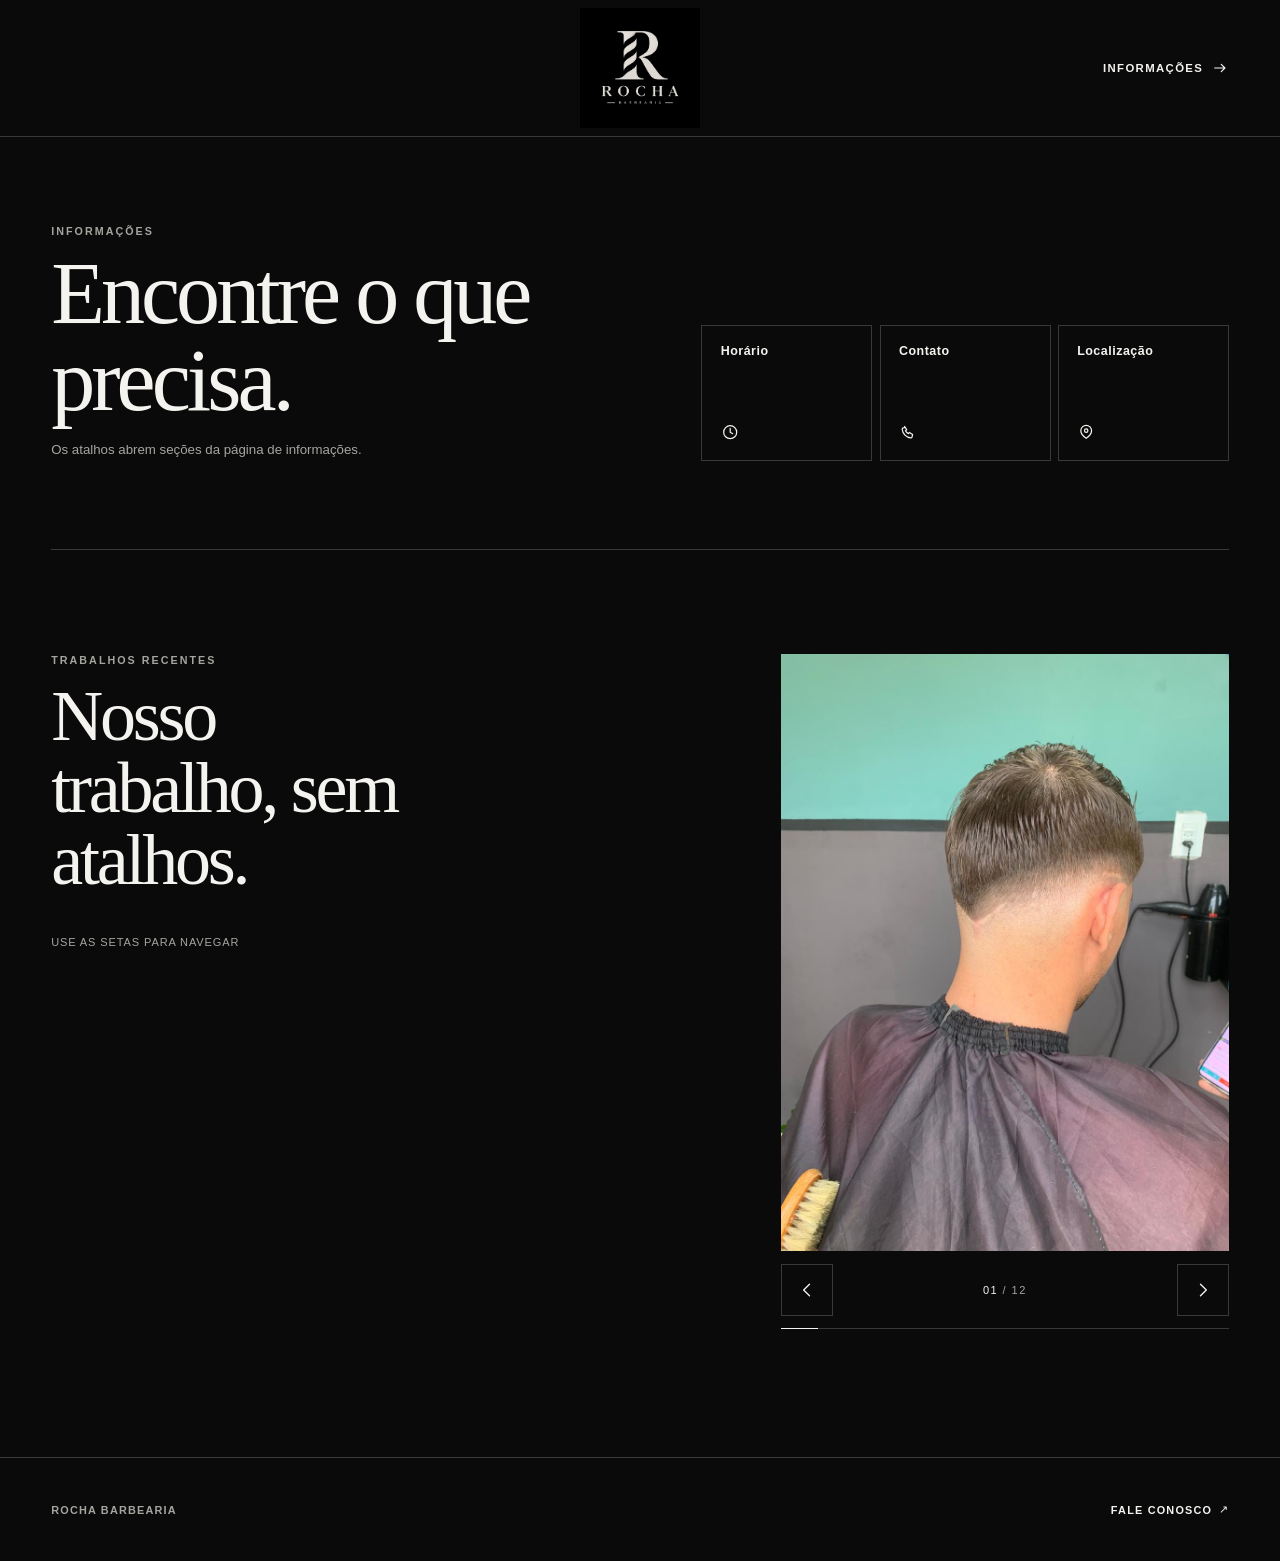
==== index.html @ 58555022 "Add files via upload" ====
<!doctype html>
<html lang="pt-BR">
  <head>
    <meta charset="UTF-8" />
    <meta name="viewport" content="width=device-width, initial-scale=1" />
    <meta
      name="description"
      content="Rocha Barbearia — cortes com precisão e identidade. Veja trabalhos recentes e encontre horários, contato e localização."
    />
    <meta name="theme-color" content="#0a0a0a" />
    <title>Rocha Barbearia</title>
    <link rel="icon" href="assets/rocha%20barbearia%20logo.jpeg" />
    <link rel="preload" as="image" href="assets/cortes%20rocha%20barbearia%20(1).jpeg" />
    <link rel="stylesheet" href="styles.css" />
    <script src="script.js" defer></script>
  </head>
  <body class="home-page">
    <a class="skip-link" href="#conteudo">Ir para o conteúdo</a>

    <header class="site-header">
      <div class="header-inner">
        <span class="header-side" aria-hidden="true"></span>
        <a class="brand" href="index.html" aria-label="Rocha Barbearia — página inicial">
          <img
            src="assets/rocha%20barbearia%20logo.jpeg"
            alt="Rocha Barbearia"
            width="1254"
            height="1254"
          />
        </a>
        <a class="header-link" href="informacoes.html">
          <span>Informações</span>
          <svg aria-hidden="true" viewBox="0 0 24 24">
            <path d="M5 12h14M14 7l5 5-5 5" />
          </svg>
        </a>
      </div>
    </header>

    <main id="conteudo" class="home-main">
      <section class="quick-nav" aria-labelledby="atalhos-titulo">
        <div class="section-intro">
          <p class="eyebrow">Informações</p>
          <h1 id="atalhos-titulo">Encontre o que precisa.</h1>
          <p class="section-note">Os atalhos abrem seções da página de informações.</p>
        </div>

        <nav class="quick-links" aria-label="Atalhos para a página de informações">
          <a href="informacoes.html#horarios">
            <span>Horário</span>
            <svg aria-hidden="true" viewBox="0 0 24 24">
              <circle cx="12" cy="12" r="8.5" />
              <path d="M12 7v5l3.25 2" />
            </svg>
          </a>
          <a href="informacoes.html#contato">
            <span>Contato</span>
            <svg aria-hidden="true" viewBox="0 0 24 24">
              <path d="M7.4 4.5 10 8.7 8.5 10c.8 1.8 2 3 3.8 3.8l1.3-1.5 4.2 2.6-.7 3.1c-.2.8-.9 1.4-1.8 1.4A12.8 12.8 0 0 1 4.1 8.2c0-.9.6-1.6 1.4-1.8l1.9-.4Z" />
            </svg>
          </a>
          <a href="informacoes.html#localizacao">
            <span>Localização</span>
            <svg aria-hidden="true" viewBox="0 0 24 24">
              <path d="M19 10c0 5-7 10-7 10S5 15 5 10a7 7 0 1 1 14 0Z" />
              <circle cx="12" cy="10" r="2.2" />
            </svg>
          </a>
        </nav>
      </section>

      <section class="work-section" aria-labelledby="trabalhos-titulo">
        <div class="work-heading">
          <div>
            <p class="eyebrow">Trabalhos recentes</p>
            <h2 id="trabalhos-titulo">Nosso trabalho, sem atalhos.</h2>
          </div>
          <p class="carousel-hint">
            <span class="desktop-hint">Use as setas para navegar</span>
            <span class="mobile-hint">Deslize para navegar</span>
          </p>
        </div>

        <div class="carousel-shell">
          <div
            class="carousel"
            role="region"
            aria-roledescription="carrossel"
            aria-label="Cortes realizados pela Rocha Barbearia"
            tabindex="0"
          >
            <div class="carousel-track">
              <figure class="slide" aria-hidden="true">
                <img src="assets/cortes%20rocha%20barbearia%20(12).jpeg" alt="" width="960" height="1280" />
              </figure>
              <figure class="slide">
                <img src="assets/cortes%20rocha%20barbearia%20(1).jpeg" alt="Corte realizado pela Rocha Barbearia — foto 1 de 12" width="960" height="1280" />
              </figure>
              <figure class="slide">
                <img src="assets/cortes%20rocha%20barbearia%20(2).jpeg" alt="Corte realizado pela Rocha Barbearia — foto 2 de 12" width="960" height="1280" loading="lazy" />
              </figure>
              <figure class="slide">
                <img src="assets/cortes%20rocha%20barbearia%20(3).jpeg" alt="Corte realizado pela Rocha Barbearia — foto 3 de 12" width="960" height="1280" loading="lazy" />
              </figure>
              <figure class="slide">
                <img src="assets/cortes%20rocha%20barbearia%20(4).jpeg" alt="Corte realizado pela Rocha Barbearia — foto 4 de 12" width="960" height="1280" loading="lazy" />
              </figure>
              <figure class="slide">
                <img src="assets/cortes%20rocha%20barbearia%20(5).jpeg" alt="Corte realizado pela Rocha Barbearia — foto 5 de 12" width="960" height="1280" loading="lazy" />
              </figure>
              <figure class="slide">
                <img src="assets/cortes%20rocha%20barbearia%20(6).jpeg" alt="Corte realizado pela Rocha Barbearia — foto 6 de 12" width="960" height="1280" loading="lazy" />
              </figure>
              <figure class="slide">
                <img src="assets/cortes%20rocha%20barbearia%20(7).jpeg" alt="Corte realizado pela Rocha Barbearia — foto 7 de 12" width="960" height="1280" loading="lazy" />
              </figure>
              <figure class="slide">
                <img src="assets/cortes%20rocha%20barbearia%20(8).jpeg" alt="Corte realizado pela Rocha Barbearia — foto 8 de 12" width="960" height="1280" loading="lazy" />
              </figure>
              <figure class="slide">
                <img src="assets/cortes%20rocha%20barbearia%20(9).jpeg" alt="Corte realizado pela Rocha Barbearia — foto 9 de 12" width="960" height="1280" loading="lazy" />
              </figure>
              <figure class="slide">
                <img src="assets/cortes%20rocha%20barbearia%20(10).jpeg" alt="Corte realizado pela Rocha Barbearia — foto 10 de 12" width="960" height="1280" loading="lazy" />
              </figure>
              <figure class="slide">
                <img src="assets/cortes%20rocha%20barbearia%20(11).jpeg" alt="Corte realizado pela Rocha Barbearia — foto 11 de 12" width="960" height="1280" loading="lazy" />
              </figure>
              <figure class="slide">
                <img src="assets/cortes%20rocha%20barbearia%20(12).jpeg" alt="Corte realizado pela Rocha Barbearia — foto 12 de 12" width="960" height="1280" loading="lazy" />
              </figure>
              <figure class="slide" aria-hidden="true">
                <img src="assets/cortes%20rocha%20barbearia%20(1).jpeg" alt="" width="960" height="1280" />
              </figure>
            </div>
          </div>

          <div class="carousel-controls">
            <button class="carousel-button previous" type="button" aria-label="Foto anterior">
              <svg aria-hidden="true" viewBox="0 0 24 24"><path d="m15 5-7 7 7 7" /></svg>
            </button>
            <p class="slide-count" aria-live="polite" aria-atomic="true">
              <span class="current-slide">01</span><span aria-hidden="true"> / </span><span>12</span>
            </p>
            <button class="carousel-button next" type="button" aria-label="Próxima foto">
              <svg aria-hidden="true" viewBox="0 0 24 24"><path d="m9 5 7 7-7 7" /></svg>
            </button>
          </div>

          <div class="carousel-progress" aria-hidden="true">
            <span class="progress-fill"></span>
          </div>
        </div>
      </section>
    </main>

    <footer class="site-footer">
      <p>Rocha Barbearia</p>
      <a href="informacoes.html#contato">Fale conosco <span aria-hidden="true">↗</span></a>
    </footer>
  </body>
</html>
---- styles.css ----
:root {
  --black: #0a0a0a;
  --near-black: #111111;
  --white: #f4f3ef;
  --pure-white: #ffffff;
  --gray: #a5a5a0;
  --line: rgba(244, 243, 239, 0.2);
  --page-pad: clamp(1rem, 4vw, 4.5rem);
  --max-width: 1440px;
  color-scheme: dark;
  font-family: Arial, Helvetica, sans-serif;
  font-synthesis: none;
}

*,
*::before,
*::after {
  box-sizing: border-box;
}

html {
  scroll-behavior: smooth;
  background: var(--black);
}

body {
  margin: 0;
  min-width: 320px;
  color: var(--white);
  background: var(--black);
  -webkit-font-smoothing: antialiased;
}

body::before {
  position: fixed;
  inset: 0;
  z-index: -1;
  background-image: radial-gradient(rgba(255, 255, 255, 0.035) 0.7px, transparent 0.7px);
  background-size: 5px 5px;
  pointer-events: none;
  content: "";
}

a {
  color: inherit;
  text-decoration: none;
}

button,
a {
  -webkit-tap-highlight-color: transparent;
}

button {
  color: inherit;
  font: inherit;
}

svg {
  display: block;
  width: 1.25rem;
  height: 1.25rem;
  fill: none;
  stroke: currentColor;
  stroke-width: 1.6;
  stroke-linecap: round;
  stroke-linejoin: round;
}

.icon-fill {
  fill: currentColor;
  stroke: none;
}

.skip-link {
  position: fixed;
  top: 0.75rem;
  left: 0.75rem;
  z-index: 100;
  padding: 0.75rem 1rem;
  color: var(--black);
  background: var(--white);
  transform: translateY(-150%);
  transition: transform 180ms ease;
}

.skip-link:focus {
  transform: translateY(0);
}

.site-header {
  border-bottom: 1px solid var(--line);
}

.header-inner {
  display: grid;
  grid-template-columns: 1fr auto 1fr;
  align-items: center;
  width: min(100%, var(--max-width));
  min-height: 7.25rem;
  margin: 0 auto;
  padding: 0 var(--page-pad);
}

.brand {
  display: block;
  width: 6.5rem;
  height: 6.5rem;
}

.brand img {
  display: block;
  width: 100%;
  height: 100%;
  object-fit: contain;
}

.header-side {
  min-width: 0;
}

.header-link {
  display: inline-flex;
  align-items: center;
  justify-self: end;
  gap: 0.5rem;
  min-height: 3rem;
  padding: 0.5rem 0;
  font-size: 0.71rem;
  font-weight: 700;
  letter-spacing: 0.12em;
  text-transform: uppercase;
}

.header-link-back {
  justify-self: start;
}

.header-link svg {
  width: 1.1rem;
  transition: transform 180ms ease;
}

.header-link:hover svg,
.header-link:focus-visible svg {
  transform: translateX(0.2rem);
}

.header-link-back:hover svg,
.header-link-back:focus-visible svg {
  transform: translateX(-0.2rem);
}

.home-main,
.info-main,
.site-footer {
  width: min(100%, var(--max-width));
  margin-inline: auto;
  padding-inline: var(--page-pad);
}

.quick-nav {
  padding: 3.25rem 0 4rem;
  border-bottom: 1px solid var(--line);
}

.section-intro h1,
.work-heading h2,
.info-title h1,
.info-section h2 {
  margin: 0;
  font-family: Georgia, "Times New Roman", serif;
  font-weight: 400;
  letter-spacing: -0.045em;
}

.section-intro h1 {
  max-width: 12ch;
  font-size: clamp(2.35rem, 8.5vw, 5.5rem);
  line-height: 0.98;
}

.eyebrow {
  margin: 0 0 0.85rem;
  color: var(--gray);
  font-size: 0.67rem;
  font-weight: 700;
  letter-spacing: 0.19em;
  line-height: 1.2;
  text-transform: uppercase;
}

.section-note {
  max-width: 25rem;
  margin: 1rem 0 0;
  color: var(--gray);
  font-size: 0.83rem;
  line-height: 1.55;
}

.quick-links {
  display: grid;
  grid-template-columns: repeat(3, minmax(0, 1fr));
  gap: 0.45rem;
  margin-top: 2rem;
}

.quick-links a {
  display: flex;
  min-width: 0;
  min-height: 5.75rem;
  padding: 0.85rem;
  border: 1px solid var(--line);
  flex-direction: column;
  align-items: flex-start;
  justify-content: space-between;
  gap: 1rem;
  font-size: clamp(0.64rem, 2.8vw, 0.78rem);
  font-weight: 700;
  letter-spacing: 0.04em;
  transition: color 180ms ease, background-color 180ms ease, border-color 180ms ease;
}

.quick-links svg {
  width: 1.15rem;
  height: 1.15rem;
}

.quick-links a:hover,
.quick-links a:focus-visible {
  color: var(--black);
  background: var(--white);
  border-color: var(--white);
}

.work-section {
  padding: 4rem 0 5rem;
}

.work-heading {
  display: flex;
  margin-bottom: 2rem;
  align-items: flex-end;
  justify-content: space-between;
  gap: 2rem;
}

.work-heading h2 {
  max-width: 11ch;
  font-size: clamp(2.1rem, 8vw, 4.5rem);
  line-height: 1;
}

.carousel-hint {
  display: none;
  margin: 0;
  color: var(--gray);
  font-size: 0.69rem;
  letter-spacing: 0.08em;
  text-transform: uppercase;
}

.desktop-hint {
  display: none;
}

.carousel-shell {
  width: min(100%, 28rem);
  margin-inline: auto;
}

.carousel {
  position: relative;
  width: 100%;
  aspect-ratio: 3 / 4;
  overflow: hidden;
  background: #171717;
  outline: none;
  touch-action: pan-y pinch-zoom;
  cursor: grab;
}

.carousel:active {
  cursor: grabbing;
}

.carousel:focus-visible {
  outline: 2px solid var(--white);
  outline-offset: 4px;
}

.carousel-track {
  display: flex;
  height: 100%;
  transform: translate3d(-100%, 0, 0);
  will-change: transform;
}

.carousel-track.is-animating {
  transition: transform 620ms cubic-bezier(0.77, 0, 0.18, 1);
}

.slide {
  width: 100%;
  height: 100%;
  margin: 0;
  flex: 0 0 100%;
  user-select: none;
}

.slide img {
  display: block;
  width: 100%;
  height: 100%;
  object-fit: contain;
  -webkit-user-drag: none;
  pointer-events: none;
}

.carousel-controls {
  display: grid;
  grid-template-columns: 3.25rem 1fr 3.25rem;
  align-items: center;
  margin-top: 0.8rem;
}

.carousel-button {
  display: grid;
  width: 3.25rem;
  height: 3.25rem;
  padding: 0;
  border: 1px solid var(--line);
  background: transparent;
  place-items: center;
  cursor: pointer;
  transition: color 180ms ease, background-color 180ms ease, border-color 180ms ease;
}

.carousel-button:hover,
.carousel-button:focus-visible {
  color: var(--black);
  background: var(--white);
  border-color: var(--white);
}

.carousel-button:focus-visible,
.quick-links a:focus-visible,
.header-link:focus-visible,
.action-button:focus-visible,
.phone-number:focus-visible,
.site-footer a:focus-visible {
  outline: 2px solid var(--white);
  outline-offset: 3px;
}

.slide-count {
  margin: 0;
  color: var(--gray);
  font-size: 0.69rem;
  letter-spacing: 0.13em;
  text-align: center;
}

.current-slide {
  color: var(--white);
}

.carousel-progress {
  position: relative;
  height: 1px;
  margin-top: 0.8rem;
  overflow: hidden;
  background: var(--line);
}

.progress-fill {
  display: block;
  width: calc(100% / 12);
  height: 100%;
  background: var(--white);
  transform-origin: left;
  transition: transform 620ms cubic-bezier(0.77, 0, 0.18, 1);
}

.site-footer {
  display: flex;
  min-height: 6.5rem;
  border-top: 1px solid var(--line);
  align-items: center;
  justify-content: space-between;
  gap: 1.5rem;
  color: var(--gray);
  font-size: 0.68rem;
  font-weight: 700;
  letter-spacing: 0.11em;
  text-transform: uppercase;
}

.site-footer a {
  min-height: 2.75rem;
  display: inline-flex;
  align-items: center;
  color: var(--white);
}

.site-footer a span {
  margin-left: 0.4rem;
}

/* Informações */
.info-title {
  padding: 3.5rem 0 3.25rem;
}

.info-title h1 {
  font-size: clamp(3.4rem, 15vw, 8.5rem);
  line-height: 0.86;
}

.info-title > p:last-child {
  max-width: 34rem;
  margin: 1.6rem 0 0;
  color: var(--gray);
  font-size: 0.92rem;
  line-height: 1.6;
}

.info-sections {
  border-top: 1px solid var(--line);
}

.info-section {
  display: grid;
  grid-template-columns: 2.5rem minmax(0, 1fr);
  gap: 0.75rem;
  min-height: 25rem;
  padding: 2rem 0 4rem;
  border-bottom: 1px solid var(--line);
  scroll-margin-top: 1rem;
}

.section-number {
  color: var(--gray);
  font-size: 0.66rem;
  letter-spacing: 0.14em;
}

.info-section-content {
  min-width: 0;
}

.info-section h2 {
  margin-bottom: 3.25rem;
  font-size: clamp(2.8rem, 13vw, 6.5rem);
  line-height: 0.9;
}

.hours-line {
  display: grid;
  gap: 0.7rem;
  padding-top: 1rem;
  border-top: 1px solid var(--line);
  font-size: 0.82rem;
  line-height: 1.55;
}

.hours-line span {
  color: var(--gray);
}

.hours-line strong {
  font-weight: 400;
}

.phone-number,
.info-section address {
  display: block;
  max-width: 22ch;
  margin: 0 0 2.5rem;
  font-family: Georgia, "Times New Roman", serif;
  font-size: clamp(1.65rem, 7vw, 3rem);
  font-style: normal;
  letter-spacing: -0.025em;
  line-height: 1.2;
}

.phone-number {
  width: fit-content;
  border-bottom: 1px solid var(--line);
  padding-bottom: 0.2rem;
}

.action-group {
  display: flex;
  flex-direction: column;
  gap: 0.7rem;
}

.action-button {
  display: flex;
  width: 100%;
  min-height: 3.8rem;
  padding: 0.9rem 1rem;
  border: 1px solid var(--line);
  align-items: center;
  justify-content: space-between;
  gap: 1rem;
  font-size: 0.73rem;
  font-weight: 700;
  letter-spacing: 0.1em;
  text-transform: uppercase;
  transition: color 180ms ease, background-color 180ms ease, border-color 180ms ease;
}

.action-button-primary,
.action-button:hover,
.action-button:focus-visible {
  color: var(--black);
  background: var(--white);
  border-color: var(--white);
}

.action-button-primary:hover,
.action-button-primary:focus-visible {
  color: var(--white);
  background: transparent;
  border-color: var(--white);
}

@media (min-width: 700px) {
  .header-inner {
    min-height: 8.5rem;
  }

  .brand {
    width: 7.5rem;
    height: 7.5rem;
  }

  .quick-nav {
    display: grid;
    grid-template-columns: minmax(0, 1fr) minmax(24rem, 0.9fr);
    gap: 4rem;
    padding: 5.5rem 0;
    align-items: end;
  }

  .quick-links {
    margin-top: 0;
  }

  .quick-links a {
    min-height: 8.5rem;
    padding: 1.15rem;
  }

  .carousel-hint {
    display: block;
  }

  .mobile-hint {
    display: none;
  }

  .desktop-hint {
    display: inline;
  }

  .work-section {
    display: grid;
    grid-template-columns: minmax(15rem, 1fr) minmax(24rem, 28rem);
    gap: clamp(3rem, 9vw, 9rem);
    padding: 6.5rem 0 8rem;
    align-items: start;
  }

  .work-heading {
    position: sticky;
    top: 3rem;
    display: block;
    margin: 0;
  }

  .carousel-hint {
    margin-top: 2.5rem;
  }

  .info-title {
    padding: 6rem 0 5rem;
  }

  .info-title > p:last-child {
    margin-left: auto;
  }

  .info-section {
    grid-template-columns: 4rem minmax(0, 1fr);
    min-height: 34rem;
    padding: 3rem 0 5rem;
  }

  .info-section-content {
    display: grid;
    grid-template-columns: minmax(15rem, 0.9fr) minmax(19rem, 1fr);
    column-gap: 5rem;
    align-content: start;
  }

  .info-section-content > .eyebrow,
  .info-section-content > h2 {
    grid-column: 1;
  }

  .info-section-content > h2 {
    margin-bottom: 0;
  }

  .hours-line,
  .phone-number,
  .info-section address {
    grid-column: 2;
    grid-row: 1 / span 2;
    align-self: end;
    margin-top: 0;
  }

  .action-group {
    grid-column: 2;
    margin-top: 2.5rem;
  }
}

@media (min-width: 1100px) {
  .info-section-content {
    grid-template-columns: minmax(22rem, 1fr) minmax(25rem, 0.85fr);
    column-gap: 8rem;
  }

  .action-group {
    flex-direction: row;
  }

  .action-button {
    max-width: 15rem;
  }
}

@media (max-width: 420px) {
  .header-link span {
    position: absolute;
    width: 1px;
    height: 1px;
    padding: 0;
    margin: -1px;
    overflow: hidden;
    clip: rect(0, 0, 0, 0);
    white-space: nowrap;
    border: 0;
  }

  .header-link svg {
    width: 1.35rem;
    height: 1.35rem;
  }
}

@media (prefers-reduced-motion: reduce) {
  html {
    scroll-behavior: auto;
  }

  *,
  *::before,
  *::after {
    scroll-behavior: auto !important;
    transition-duration: 0.01ms !important;
    animation-duration: 0.01ms !important;
    animation-iteration-count: 1 !important;
  }
}
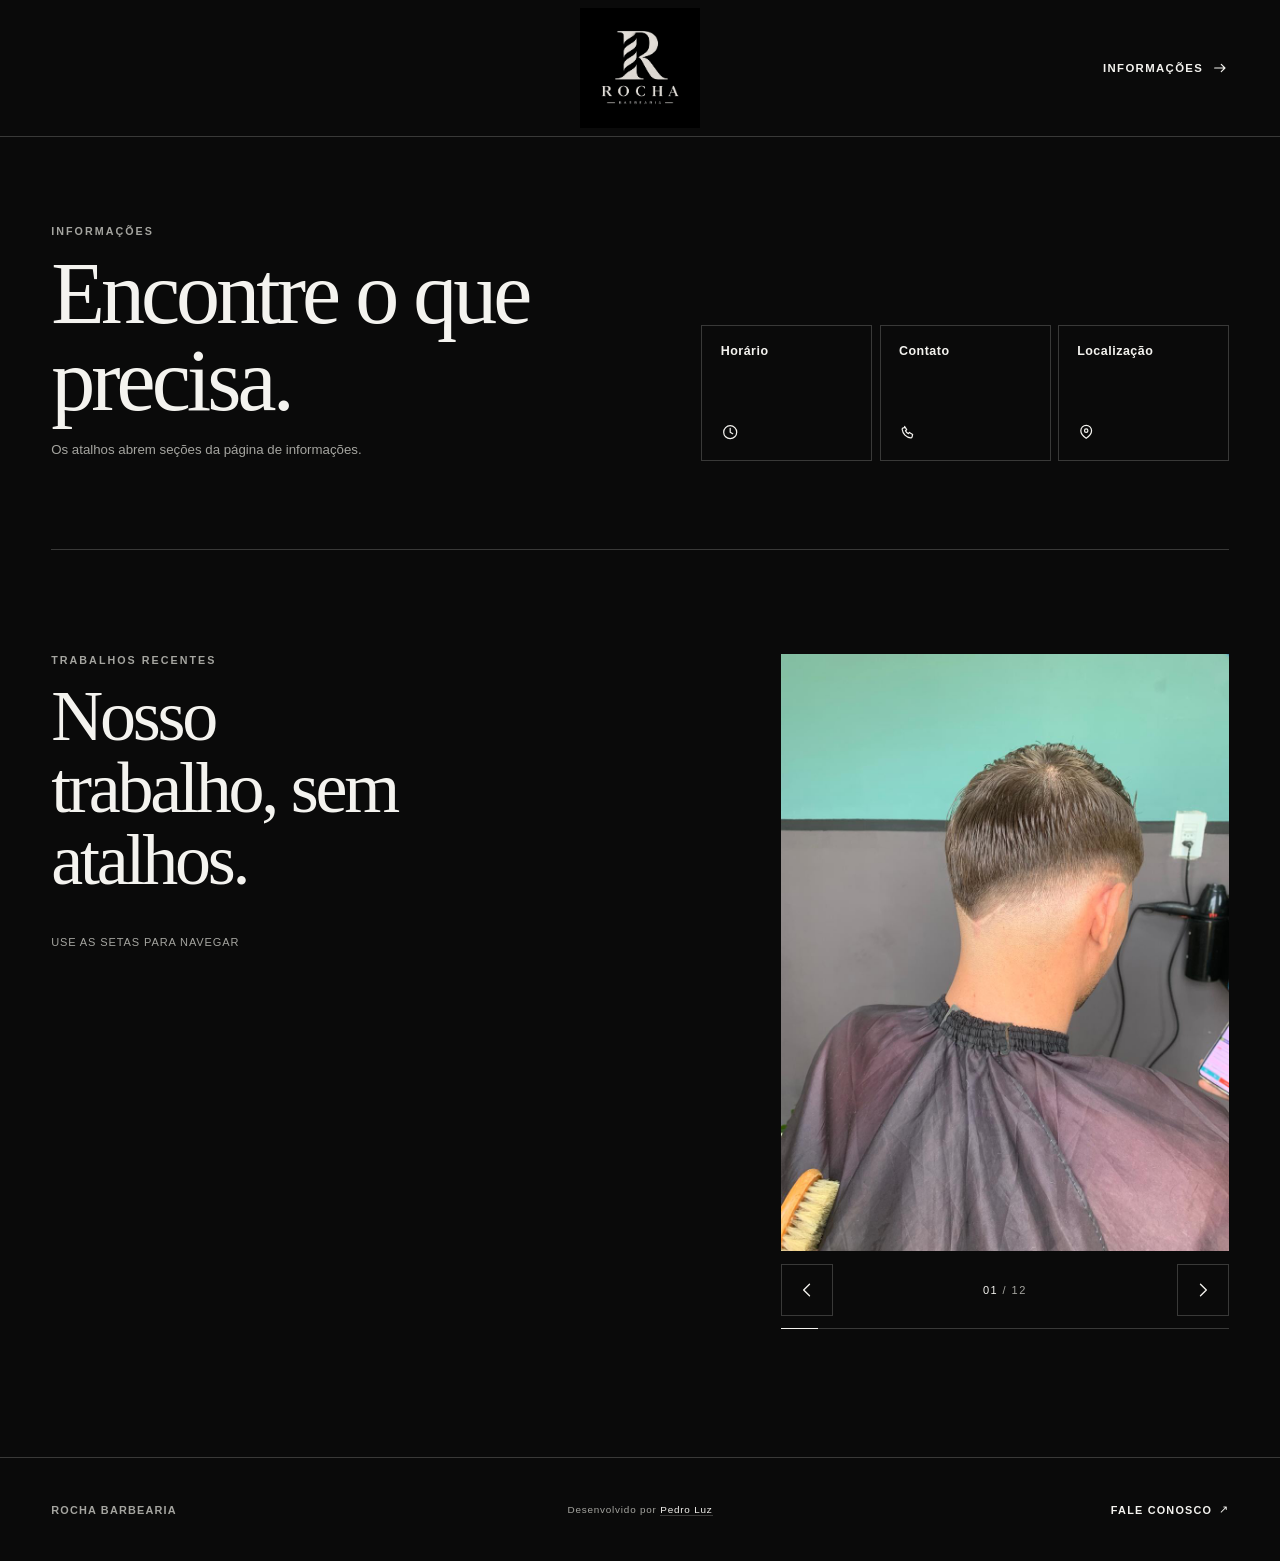
==== commit 2a2d2b9c: "Add files via upload" ====
--- a/index.html
+++ b/index.html
@@ -156,6 +156,7 @@
 
     <footer class="site-footer">
       <p>Rocha Barbearia</p>
+      <p class="footer-signature">Desenvolvido por <a href="https://github.com/pedrx30" target="_blank" rel="noopener noreferrer">Pedro Luz</a></p>
       <a href="informacoes.html#contato">Fale conosco <span aria-hidden="true">↗</span></a>
     </footer>
   </body>
--- a/styles.css
+++ b/styles.css
@@ -383,11 +383,11 @@
 }
 
 .site-footer {
-  display: flex;
+  display: grid;
+  grid-template-columns: 1fr auto 1fr;
   min-height: 6.5rem;
   border-top: 1px solid var(--line);
   align-items: center;
-  justify-content: space-between;
   gap: 1.5rem;
   color: var(--gray);
   font-size: 0.68rem;
@@ -401,6 +401,31 @@
   display: inline-flex;
   align-items: center;
   color: var(--white);
+}
+
+.site-footer > a:last-child {
+  justify-self: end;
+}
+
+.footer-signature {
+  margin: 0;
+  font-size: 0.62rem;
+  font-weight: 400;
+  letter-spacing: 0.08em;
+  text-align: center;
+  text-transform: none;
+}
+
+.footer-signature a {
+  display: inline;
+  min-height: 0;
+  border-bottom: 1px solid var(--line);
+  transition: border-color 180ms ease;
+}
+
+.footer-signature a:hover,
+.footer-signature a:focus-visible {
+  border-color: currentColor;
 }
 
 .site-footer a span {
@@ -646,6 +671,17 @@
 }
 
 @media (max-width: 420px) {
+  .site-footer {
+    grid-template-columns: 1fr auto;
+    padding-block: 1.25rem;
+  }
+
+  .footer-signature {
+    grid-column: 1 / -1;
+    grid-row: 2;
+    justify-self: center;
+  }
+
   .header-link span {
     position: absolute;
     width: 1px;
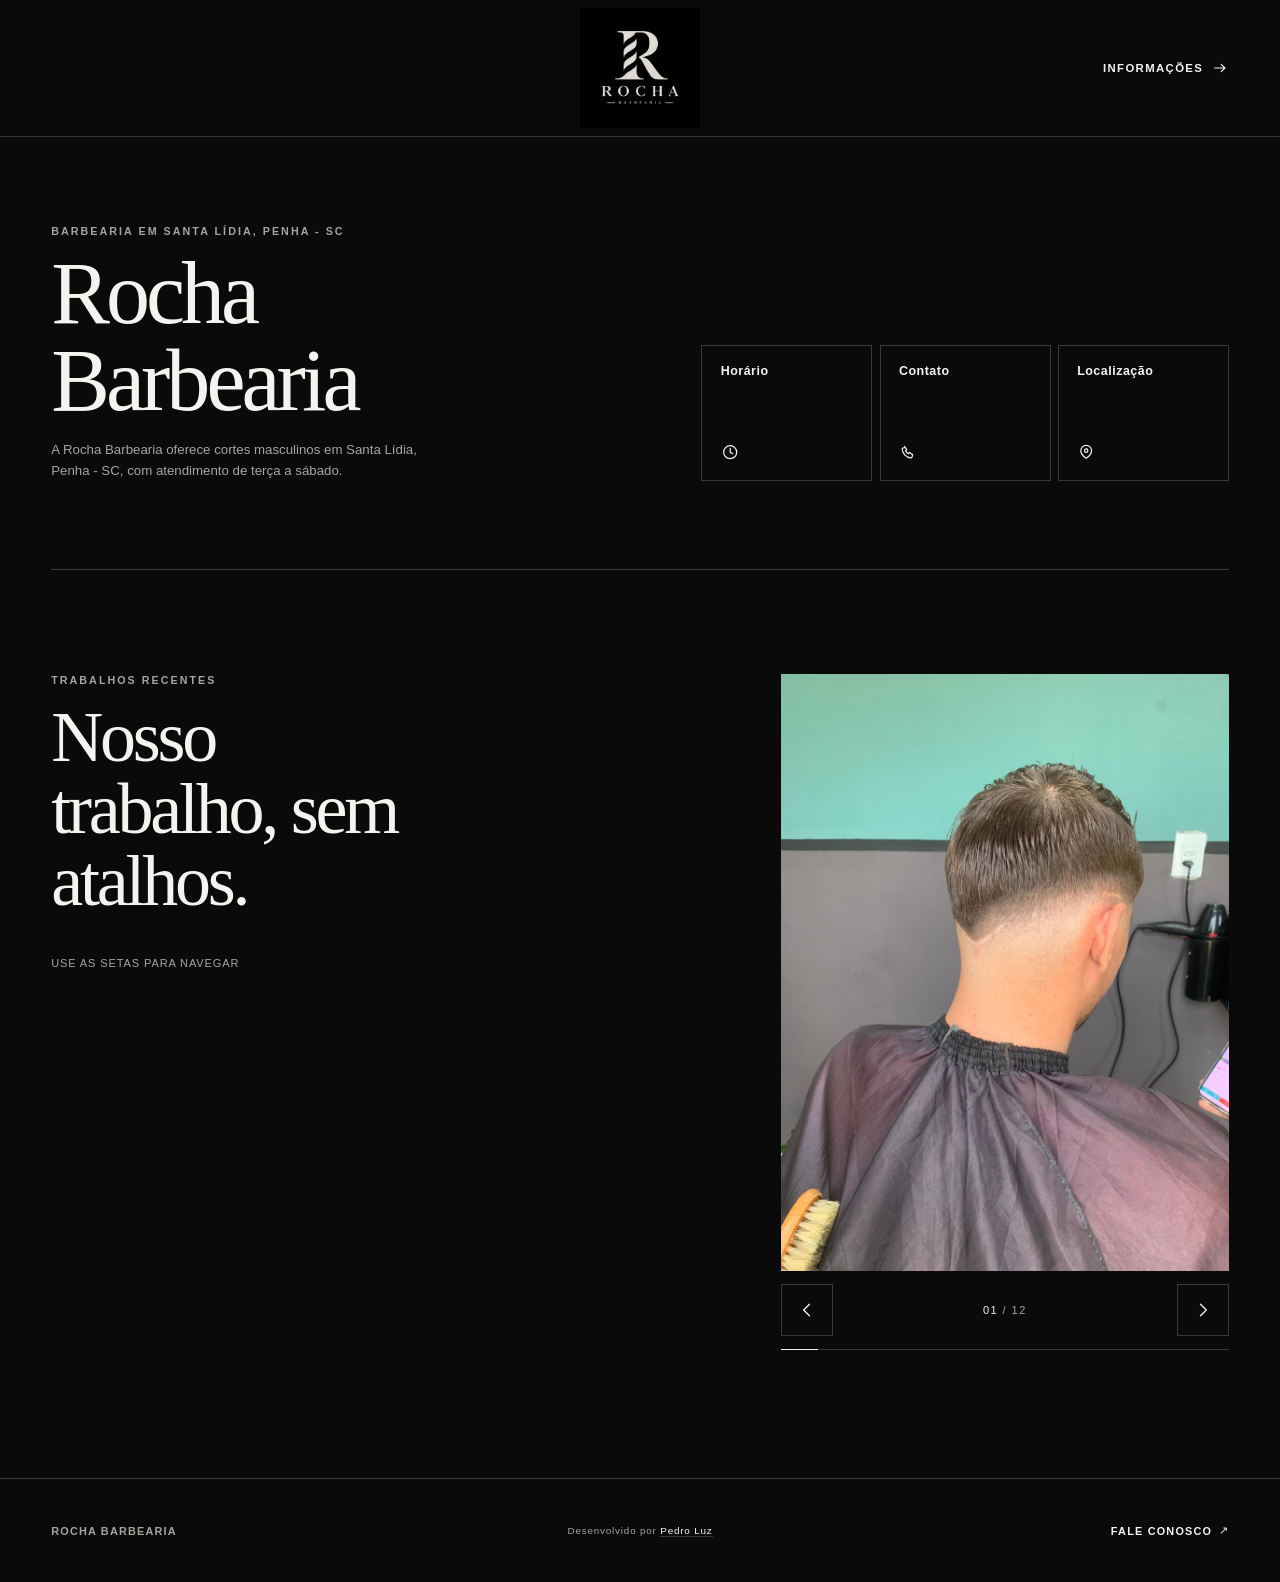
==== commit 9b33273b: "Add files via upload" ====
--- a/index.html
+++ b/index.html
@@ -5,10 +5,21 @@
     <meta name="viewport" content="width=device-width, initial-scale=1" />
     <meta
       name="description"
-      content="Rocha Barbearia — cortes com precisão e identidade. Veja trabalhos recentes e encontre horários, contato e localização."
+      content="Rocha Barbearia em Santa Lídia, Penha - SC. Cortes masculinos com qualidade e atenção aos detalhes. Confira horários, localização e fale conosco pelo WhatsApp."
     />
     <meta name="theme-color" content="#0a0a0a" />
-    <title>Rocha Barbearia</title>
+    <title>Rocha Barbearia | Barbearia em Santa Lídia, Penha - SC</title>
+    <link rel="canonical" href="https://barbeariarocha.app.br/" />
+    <meta property="og:type" content="website" />
+    <meta property="og:title" content="Rocha Barbearia | Barbearia em Santa Lídia, Penha - SC" />
+    <meta
+      property="og:description"
+      content="Rocha Barbearia em Santa Lídia, Penha - SC. Cortes masculinos com qualidade e atenção aos detalhes. Confira horários, localização e fale conosco pelo WhatsApp."
+    />
+    <meta property="og:url" content="https://barbeariarocha.app.br/" />
+    <meta property="og:site_name" content="Rocha Barbearia" />
+    <meta property="og:image" content="https://barbeariarocha.app.br/assets/rocha%20barbearia%20logo.jpeg" />
+    <meta property="og:image:alt" content="Logo da Rocha Barbearia" />
     <link rel="icon" href="assets/rocha%20barbearia%20logo.jpeg" />
     <link rel="preload" as="image" href="assets/cortes%20rocha%20barbearia%20(1).jpeg" />
     <link rel="stylesheet" href="styles.css" />
@@ -40,9 +51,9 @@
     <main id="conteudo" class="home-main">
       <section class="quick-nav" aria-labelledby="atalhos-titulo">
         <div class="section-intro">
-          <p class="eyebrow">Informações</p>
-          <h1 id="atalhos-titulo">Encontre o que precisa.</h1>
-          <p class="section-note">Os atalhos abrem seções da página de informações.</p>
+          <p class="eyebrow">Barbearia em Santa Lídia, Penha - SC</p>
+          <h1 id="atalhos-titulo">Rocha Barbearia</h1>
+          <p class="section-note">A Rocha Barbearia oferece cortes masculinos em Santa Lídia, Penha - SC, com atendimento de terça a sábado.</p>
         </div>
 
         <nav class="quick-links" aria-label="Atalhos para a página de informações">
--- a/styles.css
+++ b/styles.css
@@ -490,11 +490,15 @@
 }
 
 .hours-line span {
-  color: var(--gray);
+    color: var(--gray);
+    font-size: 1.73rem; /* ALTERA AQUI PARA O CELULAR */
+    letter-spacing: 0.1em;
 }
 
 .hours-line strong {
-  font-weight: 400;
+    font-weight: 400;
+    font-size: 1.29rem; /* ALTERA AQUI PARA O CELULAR */
+    letter-spacing: 0.02em;
 }
 
 .phone-number,
@@ -649,11 +653,24 @@
     margin-top: 0;
   }
 
+  .header-inner {
+        min-height: 8.5rem;
+    }
+
+    .hours-line span {
+        font-size: 1.73rem;
+    }
+
+    .hours-line strong {
+        font-size: 1.29rem;
+    }
+}
+
   .action-group {
     grid-column: 2;
     margin-top: 2.5rem;
   }
-}
+
 
 @media (min-width: 1100px) {
   .info-section-content {
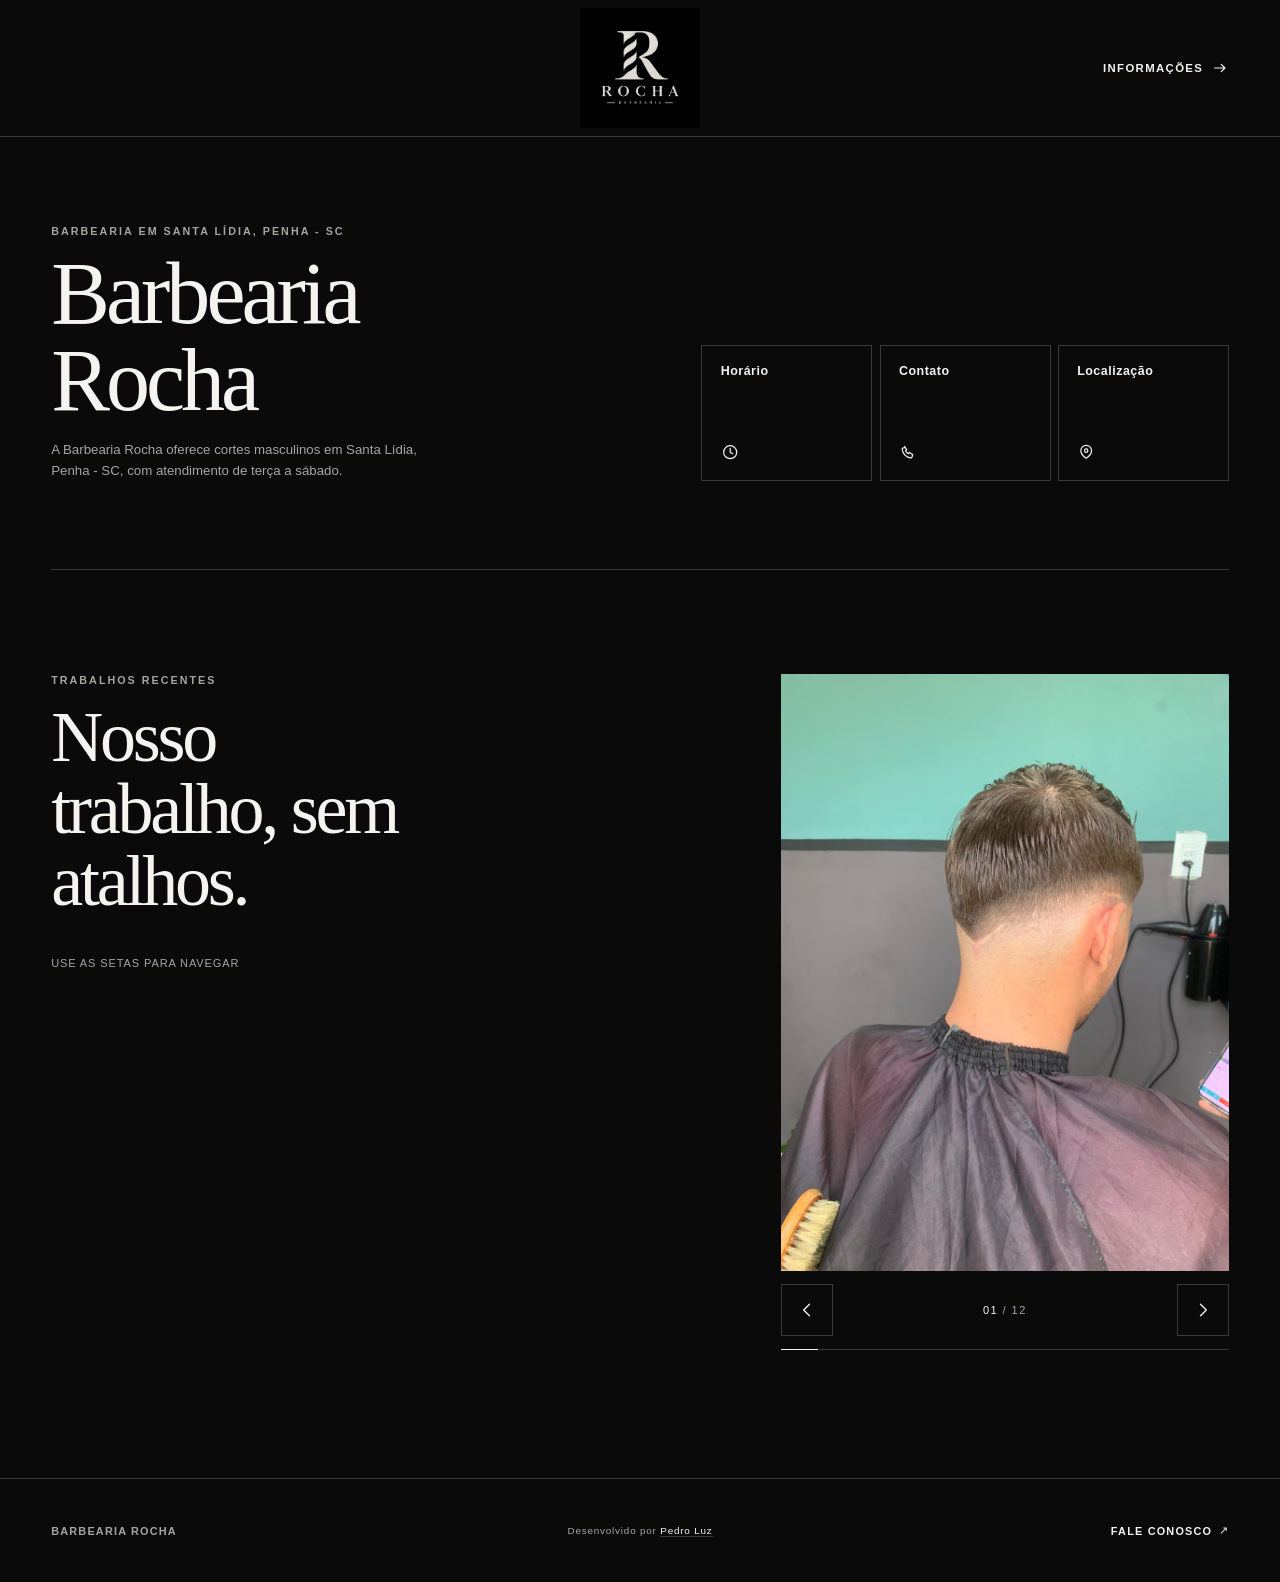
==== commit 8e86065e: "Add files via upload" ====
--- a/index.html
+++ b/index.html
@@ -5,21 +5,21 @@
     <meta name="viewport" content="width=device-width, initial-scale=1" />
     <meta
       name="description"
-      content="Rocha Barbearia em Santa Lídia, Penha - SC. Cortes masculinos com qualidade e atenção aos detalhes. Confira horários, localização e fale conosco pelo WhatsApp."
+      content="Barbearia Rocha em Santa Lídia, Penha - SC. Cortes masculinos com qualidade e atenção aos detalhes. Confira horários, localização e fale conosco pelo WhatsApp."
     />
     <meta name="theme-color" content="#0a0a0a" />
-    <title>Rocha Barbearia | Barbearia em Santa Lídia, Penha - SC</title>
+    <title>Barbearia Rocha | Barbearia em Santa Lídia, Penha - SC</title>
     <link rel="canonical" href="https://barbeariarocha.app.br/" />
     <meta property="og:type" content="website" />
-    <meta property="og:title" content="Rocha Barbearia | Barbearia em Santa Lídia, Penha - SC" />
+    <meta property="og:title" content="Barbearia Rocha | Barbearia em Santa Lídia, Penha - SC" />
     <meta
       property="og:description"
-      content="Rocha Barbearia em Santa Lídia, Penha - SC. Cortes masculinos com qualidade e atenção aos detalhes. Confira horários, localização e fale conosco pelo WhatsApp."
+      content="Barbearia Rocha em Santa Lídia, Penha - SC. Cortes masculinos com qualidade e atenção aos detalhes. Confira horários, localização e fale conosco pelo WhatsApp."
     />
     <meta property="og:url" content="https://barbeariarocha.app.br/" />
-    <meta property="og:site_name" content="Rocha Barbearia" />
+    <meta property="og:site_name" content="Barbearia Rocha" />
     <meta property="og:image" content="https://barbeariarocha.app.br/assets/rocha%20barbearia%20logo.jpeg" />
-    <meta property="og:image:alt" content="Logo da Rocha Barbearia" />
+    <meta property="og:image:alt" content="Logo da Barbearia Rocha" />
     <link rel="icon" href="assets/rocha%20barbearia%20logo.jpeg" />
     <link rel="preload" as="image" href="assets/cortes%20rocha%20barbearia%20(1).jpeg" />
     <link rel="stylesheet" href="styles.css" />
@@ -31,10 +31,10 @@
     <header class="site-header">
       <div class="header-inner">
         <span class="header-side" aria-hidden="true"></span>
-        <a class="brand" href="index.html" aria-label="Rocha Barbearia — página inicial">
+        <a class="brand" href="index.html" aria-label="Barbearia Rocha — página inicial">
           <img
             src="assets/rocha%20barbearia%20logo.jpeg"
-            alt="Rocha Barbearia"
+            alt="Barbearia Rocha"
             width="1254"
             height="1254"
           />
@@ -52,8 +52,8 @@
       <section class="quick-nav" aria-labelledby="atalhos-titulo">
         <div class="section-intro">
           <p class="eyebrow">Barbearia em Santa Lídia, Penha - SC</p>
-          <h1 id="atalhos-titulo">Rocha Barbearia</h1>
-          <p class="section-note">A Rocha Barbearia oferece cortes masculinos em Santa Lídia, Penha - SC, com atendimento de terça a sábado.</p>
+          <h1 id="atalhos-titulo">Barbearia Rocha</h1>
+          <p class="section-note">A Barbearia Rocha oferece cortes masculinos em Santa Lídia, Penha - SC, com atendimento de terça a sábado.</p>
         </div>
 
         <nav class="quick-links" aria-label="Atalhos para a página de informações">
@@ -97,7 +97,7 @@
             class="carousel"
             role="region"
             aria-roledescription="carrossel"
-            aria-label="Cortes realizados pela Rocha Barbearia"
+            aria-label="Cortes realizados pela Barbearia Rocha"
             tabindex="0"
           >
             <div class="carousel-track">
@@ -105,40 +105,40 @@
                 <img src="assets/cortes%20rocha%20barbearia%20(12).jpeg" alt="" width="960" height="1280" />
               </figure>
               <figure class="slide">
-                <img src="assets/cortes%20rocha%20barbearia%20(1).jpeg" alt="Corte realizado pela Rocha Barbearia — foto 1 de 12" width="960" height="1280" />
+                <img src="assets/cortes%20rocha%20barbearia%20(1).jpeg" alt="Corte realizado pela Barbearia Rocha — foto 1 de 12" width="960" height="1280" />
               </figure>
               <figure class="slide">
-                <img src="assets/cortes%20rocha%20barbearia%20(2).jpeg" alt="Corte realizado pela Rocha Barbearia — foto 2 de 12" width="960" height="1280" loading="lazy" />
+                <img src="assets/cortes%20rocha%20barbearia%20(2).jpeg" alt="Corte realizado pela Barbearia Rocha — foto 2 de 12" width="960" height="1280" loading="lazy" />
               </figure>
               <figure class="slide">
-                <img src="assets/cortes%20rocha%20barbearia%20(3).jpeg" alt="Corte realizado pela Rocha Barbearia — foto 3 de 12" width="960" height="1280" loading="lazy" />
+                <img src="assets/cortes%20rocha%20barbearia%20(3).jpeg" alt="Corte realizado pela Barbearia Rocha — foto 3 de 12" width="960" height="1280" loading="lazy" />
               </figure>
               <figure class="slide">
-                <img src="assets/cortes%20rocha%20barbearia%20(4).jpeg" alt="Corte realizado pela Rocha Barbearia — foto 4 de 12" width="960" height="1280" loading="lazy" />
+                <img src="assets/cortes%20rocha%20barbearia%20(4).jpeg" alt="Corte realizado pela Barbearia Rocha — foto 4 de 12" width="960" height="1280" loading="lazy" />
               </figure>
               <figure class="slide">
-                <img src="assets/cortes%20rocha%20barbearia%20(5).jpeg" alt="Corte realizado pela Rocha Barbearia — foto 5 de 12" width="960" height="1280" loading="lazy" />
+                <img src="assets/cortes%20rocha%20barbearia%20(5).jpeg" alt="Corte realizado pela Barbearia Rocha — foto 5 de 12" width="960" height="1280" loading="lazy" />
               </figure>
               <figure class="slide">
-                <img src="assets/cortes%20rocha%20barbearia%20(6).jpeg" alt="Corte realizado pela Rocha Barbearia — foto 6 de 12" width="960" height="1280" loading="lazy" />
+                <img src="assets/cortes%20rocha%20barbearia%20(6).jpeg" alt="Corte realizado pela Barbearia Rocha — foto 6 de 12" width="960" height="1280" loading="lazy" />
               </figure>
               <figure class="slide">
-                <img src="assets/cortes%20rocha%20barbearia%20(7).jpeg" alt="Corte realizado pela Rocha Barbearia — foto 7 de 12" width="960" height="1280" loading="lazy" />
+                <img src="assets/cortes%20rocha%20barbearia%20(7).jpeg" alt="Corte realizado pela Barbearia Rocha — foto 7 de 12" width="960" height="1280" loading="lazy" />
               </figure>
               <figure class="slide">
-                <img src="assets/cortes%20rocha%20barbearia%20(8).jpeg" alt="Corte realizado pela Rocha Barbearia — foto 8 de 12" width="960" height="1280" loading="lazy" />
+                <img src="assets/cortes%20rocha%20barbearia%20(8).jpeg" alt="Corte realizado pela Barbearia Rocha — foto 8 de 12" width="960" height="1280" loading="lazy" />
               </figure>
               <figure class="slide">
-                <img src="assets/cortes%20rocha%20barbearia%20(9).jpeg" alt="Corte realizado pela Rocha Barbearia — foto 9 de 12" width="960" height="1280" loading="lazy" />
+                <img src="assets/cortes%20rocha%20barbearia%20(9).jpeg" alt="Corte realizado pela Barbearia Rocha — foto 9 de 12" width="960" height="1280" loading="lazy" />
               </figure>
               <figure class="slide">
-                <img src="assets/cortes%20rocha%20barbearia%20(10).jpeg" alt="Corte realizado pela Rocha Barbearia — foto 10 de 12" width="960" height="1280" loading="lazy" />
+                <img src="assets/cortes%20rocha%20barbearia%20(10).jpeg" alt="Corte realizado pela Barbearia Rocha — foto 10 de 12" width="960" height="1280" loading="lazy" />
               </figure>
               <figure class="slide">
-                <img src="assets/cortes%20rocha%20barbearia%20(11).jpeg" alt="Corte realizado pela Rocha Barbearia — foto 11 de 12" width="960" height="1280" loading="lazy" />
+                <img src="assets/cortes%20rocha%20barbearia%20(11).jpeg" alt="Corte realizado pela Barbearia Rocha — foto 11 de 12" width="960" height="1280" loading="lazy" />
               </figure>
               <figure class="slide">
-                <img src="assets/cortes%20rocha%20barbearia%20(12).jpeg" alt="Corte realizado pela Rocha Barbearia — foto 12 de 12" width="960" height="1280" loading="lazy" />
+                <img src="assets/cortes%20rocha%20barbearia%20(12).jpeg" alt="Corte realizado pela Barbearia Rocha — foto 12 de 12" width="960" height="1280" loading="lazy" />
               </figure>
               <figure class="slide" aria-hidden="true">
                 <img src="assets/cortes%20rocha%20barbearia%20(1).jpeg" alt="" width="960" height="1280" />
@@ -166,7 +166,7 @@
     </main>
 
     <footer class="site-footer">
-      <p>Rocha Barbearia</p>
+      <p>Barbearia Rocha</p>
       <p class="footer-signature">Desenvolvido por <a href="https://github.com/pedrx30" target="_blank" rel="noopener noreferrer">Pedro Luz</a></p>
       <a href="informacoes.html#contato">Fale conosco <span aria-hidden="true">↗</span></a>
     </footer>
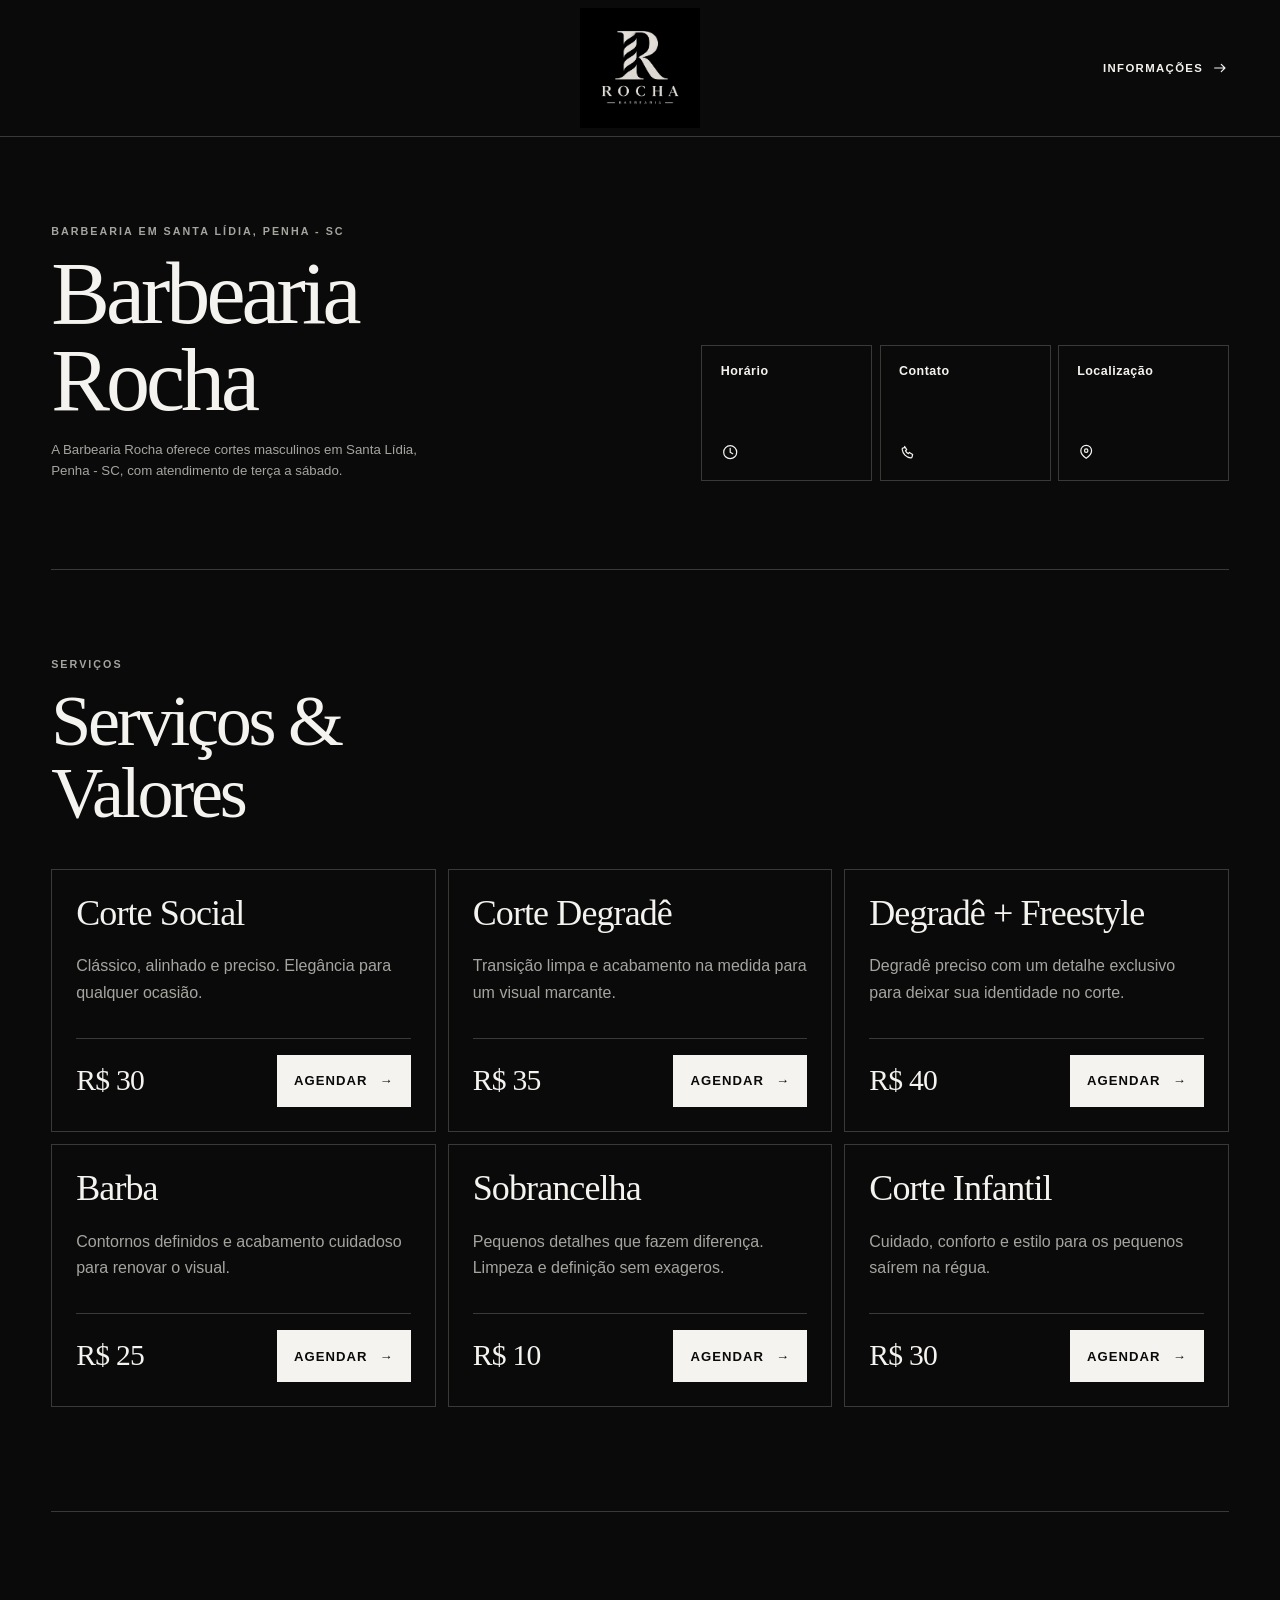
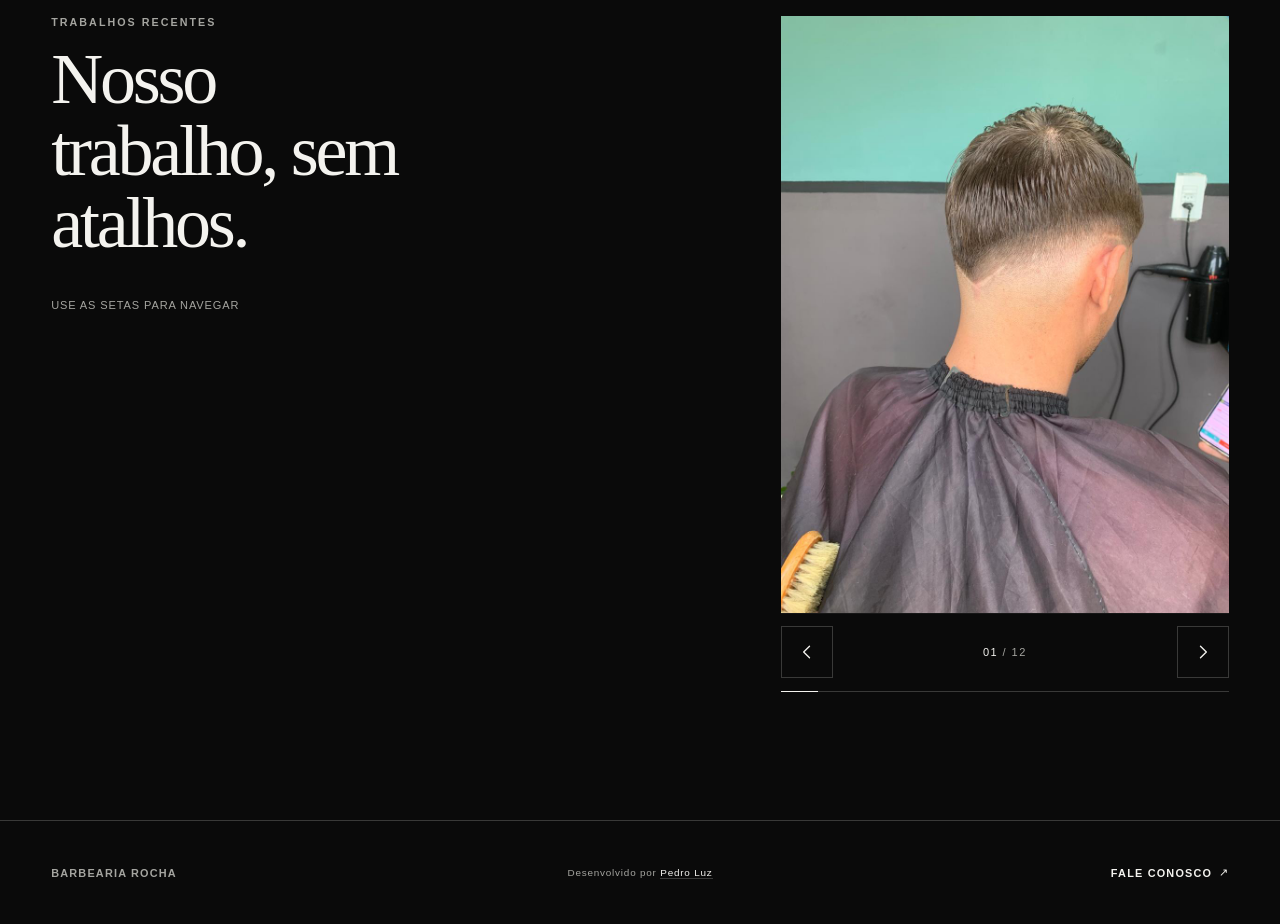
==== commit d58cb360: "Add files via upload" ====
--- a/index.html
+++ b/index.html
@@ -80,6 +80,81 @@
         </nav>
       </section>
 
+      <section class="services-section" aria-labelledby="servicos-titulo">
+        <div class="services-heading">
+          <p class="eyebrow">Serviços</p>
+          <h2 id="servicos-titulo">Serviços &amp; Valores</h2>
+        </div>
+
+        <div class="services-grid">
+          <article class="service-card">
+            <h3>Corte Social</h3>
+            <p class="service-description">Clássico, alinhado e preciso. Elegância para qualquer ocasião.</p>
+            <div class="service-card-footer">
+              <strong class="service-price">R$ 30</strong>
+              <a class="service-book" href="https://wa.me/5547992467697?text=Ol%C3%A1!%20Quero%20agendar%20um%20Corte%20Social.%20Qual%20hor%C3%A1rio%20est%C3%A1%20dispon%C3%ADvel%3F" target="_blank" rel="noopener noreferrer" aria-label="Agendar Corte Social pelo WhatsApp">
+                <span>Agendar</span><span aria-hidden="true">→</span>
+              </a>
+            </div>
+          </article>
+
+          <article class="service-card">
+            <h3>Corte Degradê</h3>
+            <p class="service-description">Transição limpa e acabamento na medida para um visual marcante.</p>
+            <div class="service-card-footer">
+              <strong class="service-price">R$ 35</strong>
+              <a class="service-book" href="https://wa.me/5547992467697?text=Ol%C3%A1!%20Quero%20agendar%20um%20Corte%20Degrad%C3%AA.%20Qual%20hor%C3%A1rio%20est%C3%A1%20dispon%C3%ADvel%3F" target="_blank" rel="noopener noreferrer" aria-label="Agendar Corte Degradê pelo WhatsApp">
+                <span>Agendar</span><span aria-hidden="true">→</span>
+              </a>
+            </div>
+          </article>
+
+          <article class="service-card">
+            <h3>Degradê + Freestyle</h3>
+            <p class="service-description">Degradê preciso com um detalhe exclusivo para deixar sua identidade no corte.</p>
+            <div class="service-card-footer">
+              <strong class="service-price">R$ 40</strong>
+              <a class="service-book" href="https://wa.me/5547992467697?text=Ol%C3%A1!%20Quero%20agendar%20um%20Degrad%C3%AA%20%2B%20Freestyle.%20Qual%20hor%C3%A1rio%20est%C3%A1%20dispon%C3%ADvel%3F" target="_blank" rel="noopener noreferrer" aria-label="Agendar Degradê mais Freestyle pelo WhatsApp">
+                <span>Agendar</span><span aria-hidden="true">→</span>
+              </a>
+            </div>
+          </article>
+
+          <article class="service-card">
+            <h3>Barba</h3>
+            <p class="service-description">Contornos definidos e acabamento cuidadoso para renovar o visual.</p>
+            <div class="service-card-footer">
+              <strong class="service-price">R$ 25</strong>
+              <a class="service-book" href="https://wa.me/5547992467697?text=Ol%C3%A1!%20Quero%20agendar%20a%20Barba.%20Qual%20hor%C3%A1rio%20est%C3%A1%20dispon%C3%ADvel%3F" target="_blank" rel="noopener noreferrer" aria-label="Agendar Barba pelo WhatsApp">
+                <span>Agendar</span><span aria-hidden="true">→</span>
+              </a>
+            </div>
+          </article>
+
+          <article class="service-card">
+            <h3>Sobrancelha</h3>
+            <p class="service-description">Pequenos detalhes que fazem diferença. Limpeza e definição sem exageros.</p>
+            <div class="service-card-footer">
+              <strong class="service-price">R$ 10</strong>
+              <a class="service-book" href="https://wa.me/5547992467697?text=Ol%C3%A1!%20Quero%20agendar%20a%20Sobrancelha.%20Qual%20hor%C3%A1rio%20est%C3%A1%20dispon%C3%ADvel%3F" target="_blank" rel="noopener noreferrer" aria-label="Agendar Sobrancelha pelo WhatsApp">
+                <span>Agendar</span><span aria-hidden="true">→</span>
+              </a>
+            </div>
+          </article>
+
+          <article class="service-card">
+            <h3>Corte Infantil</h3>
+            <p class="service-description">Cuidado, conforto e estilo para os pequenos saírem na régua.</p>
+            <div class="service-card-footer">
+              <strong class="service-price">R$ 30</strong>
+              <a class="service-book" href="https://wa.me/5547992467697?text=Ol%C3%A1!%20Quero%20agendar%20um%20Corte%20Infantil.%20Qual%20hor%C3%A1rio%20est%C3%A1%20dispon%C3%ADvel%3F" target="_blank" rel="noopener noreferrer" aria-label="Agendar Corte Infantil pelo WhatsApp">
+                <span>Agendar</span><span aria-hidden="true">→</span>
+              </a>
+            </div>
+          </article>
+        </div>
+      </section>
+
       <section class="work-section" aria-labelledby="trabalhos-titulo">
         <div class="work-heading">
           <div>
--- a/styles.css
+++ b/styles.css
@@ -233,6 +233,105 @@
   border-color: var(--white);
 }
 
+.services-section {
+  padding: 4rem 0;
+  border-bottom: 1px solid var(--line);
+}
+
+.services-heading {
+  margin-bottom: 2rem;
+}
+
+.services-heading h2 {
+  max-width: 12ch;
+  margin: 0;
+  font-family: Georgia, "Times New Roman", serif;
+  font-size: clamp(2.35rem, 9vw, 4.5rem);
+  font-weight: 400;
+  letter-spacing: -0.045em;
+  line-height: 1;
+}
+
+.services-grid {
+  display: grid;
+  grid-template-columns: 1fr;
+  grid-auto-rows: 1fr;
+  gap: 0.75rem;
+}
+
+.service-card {
+  display: flex;
+  min-width: 0;
+  padding: 1.25rem;
+  border: 1px solid var(--line);
+  flex-direction: column;
+}
+
+.service-card h3 {
+  margin: 0;
+  font-family: Georgia, "Times New Roman", serif;
+  font-size: clamp(1.55rem, 7vw, 2.25rem);
+  font-weight: 400;
+  letter-spacing: -0.025em;
+  line-height: 1.1;
+}
+
+.service-description {
+  max-width: 32rem;
+  margin: 1.25rem 0 2rem;
+  color: var(--gray);
+  font-size: 1rem;
+  line-height: 1.65;
+}
+
+.service-card-footer {
+  display: flex;
+  margin-top: auto;
+  padding-top: 1rem;
+  border-top: 1px solid var(--line);
+  align-items: center;
+  justify-content: space-between;
+  gap: 1rem;
+}
+
+.service-price {
+  flex: 0 0 auto;
+  font-family: Georgia, "Times New Roman", serif;
+  font-size: 1.85rem;
+  font-weight: 400;
+  letter-spacing: -0.025em;
+  line-height: 1;
+}
+
+.service-book {
+  display: inline-flex;
+  min-width: 7.5rem;
+  min-height: 3.25rem;
+  padding: 0.75rem 1rem;
+  border: 1px solid var(--white);
+  align-items: center;
+  justify-content: space-between;
+  gap: 0.75rem;
+  color: var(--black);
+  background: var(--white);
+  font-size: 0.82rem;
+  font-weight: 700;
+  letter-spacing: 0.08em;
+  text-transform: uppercase;
+  transition: color 180ms ease, background-color 180ms ease;
+}
+
+.service-book:hover,
+.service-book:focus-visible {
+  color: var(--white);
+  background: transparent;
+}
+
+.service-book:focus-visible {
+  outline: 2px solid var(--white);
+  outline-offset: 3px;
+}
+
 .work-section {
   padding: 4rem 0 5rem;
 }
@@ -583,6 +682,22 @@
     padding: 1.15rem;
   }
 
+  .services-section {
+    padding: 5.5rem 0 6.5rem;
+  }
+
+  .services-heading {
+    margin-bottom: 2.5rem;
+  }
+
+  .services-grid {
+    grid-template-columns: repeat(2, minmax(0, 1fr));
+  }
+
+  .service-card {
+    padding: 1.5rem;
+  }
+
   .carousel-hint {
     display: block;
   }
@@ -673,6 +788,10 @@
 
 
 @media (min-width: 1100px) {
+  .services-grid {
+    grid-template-columns: repeat(3, minmax(0, 1fr));
+  }
+
   .info-section-content {
     grid-template-columns: minmax(22rem, 1fr) minmax(25rem, 0.85fr);
     column-gap: 8rem;
